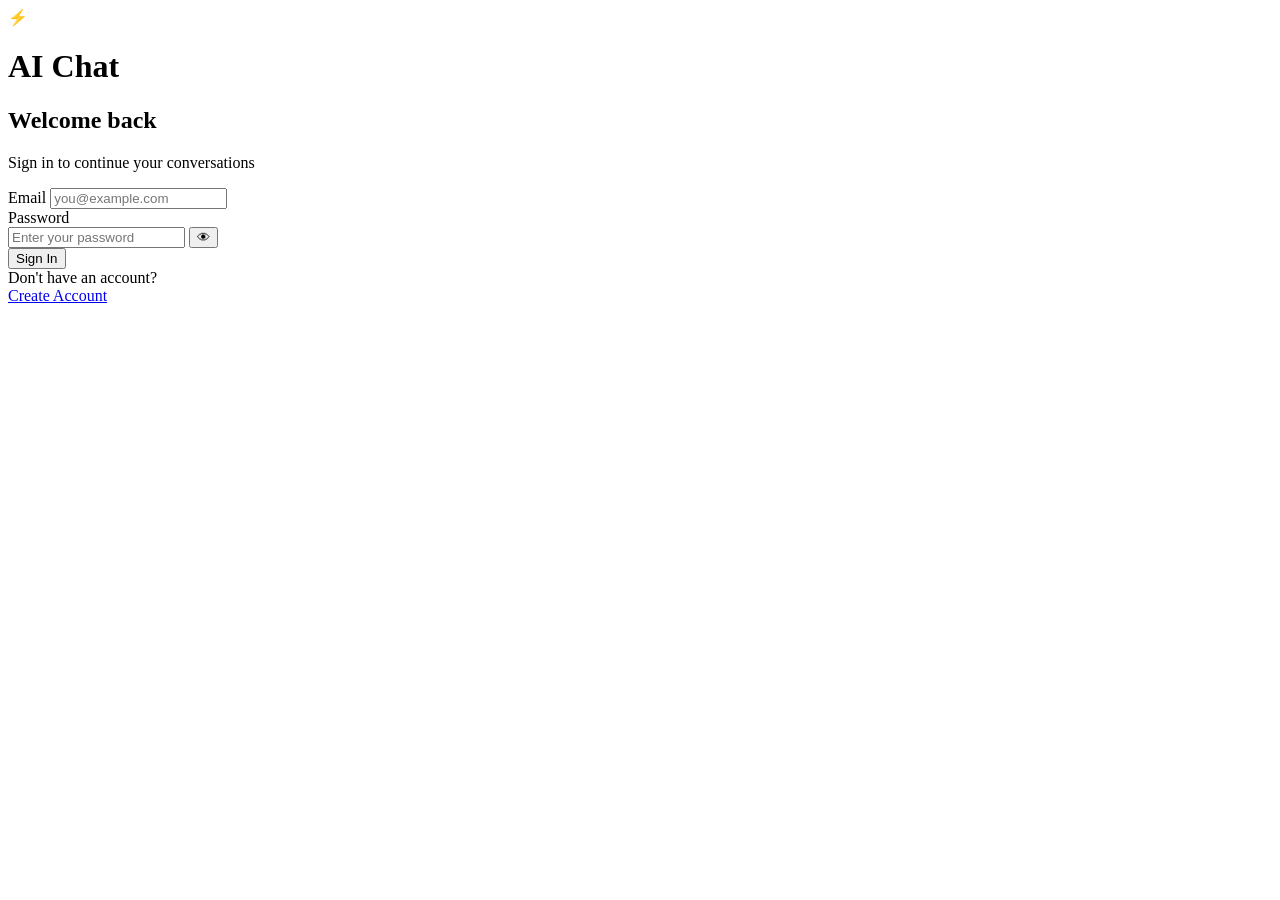
==== frontend/templates/login.html @ f549d01c "first commit - AI Chatbot with Llama 3 FastAPI JWT Auth" ====
<!DOCTYPE html>
<html lang="en">
<head>
  <meta charset="UTF-8" />
  <meta name="viewport" content="width=device-width, initial-scale=1.0" />
  <title>Sign In — AI Chat</title>
  <link rel="stylesheet" href="http://127.0.0.1:8002/static/css/style.css" />
  <link href="https://fonts.googleapis.com/css2?family=Inter:wght@300;400;500;600;700&display=swap" rel="stylesheet" />
</head>
<body class="dark auth-page">
  <div class="auth-container">
    <div class="auth-card">
      <div class="auth-logo">
        <div class="logo-icon large">⚡</div>
        <h1 class="auth-brand">AI Chat</h1>
      </div>
      <h2 class="auth-title">Welcome back</h2>
      <p class="auth-subtitle">Sign in to continue your conversations</p>
      <div class="auth-error" id="authError" style="display:none">
        <span class="error-icon">⚠</span>
        <span id="authErrorText">Invalid email or password</span>
      </div>
      <div class="auth-form">
        <div class="form-group">
          <label class="form-label" for="email">Email</label>
          <input type="email" id="email" class="form-input" placeholder="you@example.com" autocomplete="email" />
        </div>
        <div class="form-group">
          <label class="form-label" for="password">Password</label>
          <div class="input-with-toggle">
            <input type="password" id="password" class="form-input" placeholder="Enter your password" autocomplete="current-password" />
            <button type="button" class="password-toggle" id="passwordToggle">👁</button>
          </div>
        </div>
        <button class="btn-primary full-width" id="loginBtn">
          <span id="loginBtnText">Sign In</span>
          <span class="btn-spinner" id="loginSpinner" style="display:none"><span class="spinner-ring"></span></span>
        </button>
      </div>
      <div class="auth-divider"><span>Don't have an account?</span></div>
      <a href="http://127.0.0.1:8001/signup" class="btn-secondary full-width text-center">Create Account</a>
    </div>
    <div class="auth-bg-decoration">
      <div class="bg-orb orb-1"></div>
      <div class="bg-orb orb-2"></div>
    </div>
  </div>
  <script>
    const API_BASE = "http://127.0.0.1:8001/api";
    if (localStorage.getItem("token")) window.location.href = "http://127.0.0.1:8001/";
    const loginBtn = document.getElementById("loginBtn");
    const loginBtnText = document.getElementById("loginBtnText");
    const loginSpinner = document.getElementById("loginSpinner");
    const authError = document.getElementById("authError");
    const authErrorText = document.getElementById("authErrorText");
    document.getElementById("passwordToggle").addEventListener("click", () => {
      const input = document.getElementById("password");
      input.type = input.type === "password" ? "text" : "password";
    });
    document.getElementById("password").addEventListener("keydown", (e) => { if (e.key === "Enter") handleLogin(); });
    document.getElementById("email").addEventListener("keydown", (e) => { if (e.key === "Enter") handleLogin(); });
    loginBtn.addEventListener("click", handleLogin);
    async function handleLogin() {
      const email = document.getElementById("email").value.trim();
      const password = document.getElementById("password").value;
      if (!email || !password) { showError("Please fill in all fields"); return; }
      loginBtnText.style.display = "none";
      loginSpinner.style.display = "inline-flex";
      loginBtn.disabled = true;
      authError.style.display = "none";
      try {
        const response = await fetch(`${API_BASE}/auth/login`, {
          method: "POST",
          headers: { "Content-Type": "application/json" },
          body: JSON.stringify({ email, password })
        });
        const data = await response.json();
        if (!response.ok) throw new Error(data.detail || "Login failed");
        localStorage.setItem("token", data.access_token);
        localStorage.setItem("user_id", data.user_id);
        localStorage.setItem("username", data.username);
        localStorage.setItem("email", data.email);
        window.location.href = "http://127.0.0.1:8001/";
      } catch (err) {
        showError(err.message);
        loginBtnText.style.display = "inline";
        loginSpinner.style.display = "none";
        loginBtn.disabled = false;
      }
    }
    function showError(msg) {
      authErrorText.textContent = msg;
      authError.style.display = "flex";
    }
  </script>
</body>
</html>
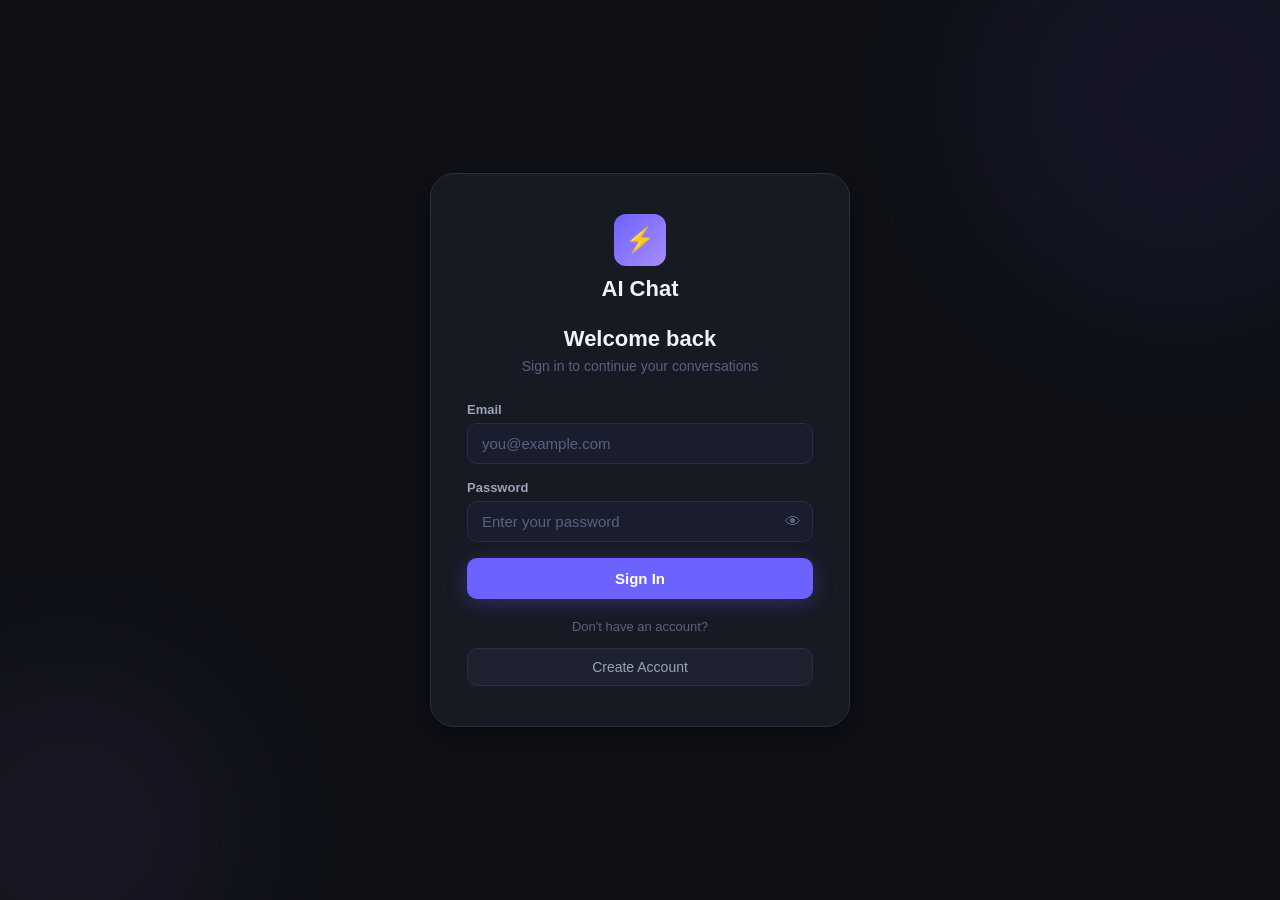
==== commit ddbc296c: "Save latest chatbot and frontend changes" ====
--- a/frontend/templates/login.html
+++ b/frontend/templates/login.html
@@ -1,97 +1,121 @@
 <!DOCTYPE html>
 <html lang="en">
 <head>
-  <meta charset="UTF-8" />
-  <meta name="viewport" content="width=device-width, initial-scale=1.0" />
-  <title>Sign In — AI Chat</title>
-  <link rel="stylesheet" href="http://127.0.0.1:8002/static/css/style.css" />
-  <link href="https://fonts.googleapis.com/css2?family=Inter:wght@300;400;500;600;700&display=swap" rel="stylesheet" />
+<meta charset="UTF-8"/>
+<meta name="viewport" content="width=device-width, initial-scale=1.0"/>
+<title>Sign In — AI Chat</title>
+<link href="https://fonts.googleapis.com/css2?family=Inter:wght@400;500;600;700&display=swap" rel="stylesheet"/>
+<style>
+*{box-sizing:border-box;margin:0;padding:0}
+body{font-family:'Inter',sans-serif;background:#0f1117;color:#f0f2f8;min-height:100vh;display:flex;align-items:center;justify-content:center}
+.auth-container{width:100%;min-height:100vh;display:flex;align-items:center;justify-content:center;padding:24px;position:relative;overflow:hidden}
+.auth-card{background:#171923;border:1px solid #2a2e45;border-radius:24px;padding:40px 36px;width:100%;max-width:420px;position:relative;z-index:1;box-shadow:0 8px 32px rgba(0,0,0,0.5)}
+.auth-logo{display:flex;flex-direction:column;align-items:center;margin-bottom:24px;gap:10px}
+.logo-icon{width:52px;height:52px;background:linear-gradient(135deg,#6c63ff,#a78bfa);border-radius:12px;display:flex;align-items:center;justify-content:center;font-size:24px}
+.auth-brand{font-size:22px;font-weight:800;color:#f0f2f8}
+.auth-title{font-size:22px;font-weight:700;text-align:center;margin-bottom:6px;color:#f0f2f8}
+.auth-subtitle{font-size:14px;color:#5a6280;text-align:center;margin-bottom:28px}
+.auth-error{background:rgba(248,113,113,0.1);border:1px solid rgba(248,113,113,0.3);border-radius:10px;padding:11px 14px;margin-bottom:16px;display:flex;align-items:center;gap:8px;font-size:13px;color:#f87171}
+.auth-form{display:flex;flex-direction:column;gap:16px;margin-bottom:20px}
+.form-group{display:flex;flex-direction:column;gap:6px}
+.form-label{font-size:13px;font-weight:600;color:#9aa3b8}
+.form-input{background:#1a1d2e;border:1.5px solid #2a2e45;border-radius:10px;color:#f0f2f8;font-size:15px;font-family:inherit;padding:11px 14px;outline:none;width:100%;transition:border-color 0.18s,box-shadow 0.18s}
+.form-input:focus{border-color:#6c63ff;box-shadow:0 0 0 3px rgba(108,99,255,0.25)}
+.form-input::placeholder{color:#5a6280}
+.input-with-toggle{position:relative}
+.input-with-toggle .form-input{padding-right:44px}
+.password-toggle{position:absolute;right:12px;top:50%;transform:translateY(-50%);background:none;border:none;color:#5a6280;cursor:pointer;font-size:16px}
+.btn-primary{background:#6c63ff;color:white;border:none;border-radius:10px;padding:12px 20px;font-size:15px;font-weight:600;font-family:inherit;cursor:pointer;display:flex;align-items:center;justify-content:center;gap:8px;width:100%;transition:background 0.18s,transform 0.18s;box-shadow:0 4px 20px rgba(108,99,255,0.3)}
+.btn-primary:hover:not(:disabled){background:#5a52e0;transform:translateY(-1px)}
+.btn-primary:disabled{opacity:0.6;cursor:not-allowed}
+.btn-secondary{padding:10px 20px;background:#1e2130;color:#9aa3b8;border:1px solid #2a2e45;border-radius:10px;font-size:14px;font-weight:500;font-family:inherit;text-decoration:none;display:flex;align-items:center;justify-content:center;width:100%;transition:background 0.18s}
+.btn-secondary:hover{background:#252840;color:#f0f2f8}
+.spinner-ring{width:18px;height:18px;border:2.5px solid rgba(255,255,255,0.3);border-top-color:white;border-radius:50%;animation:spin 0.7s linear infinite;display:block}
+@keyframes spin{to{transform:rotate(360deg)}}
+.btn-spinner{display:inline-flex}
+.auth-divider{text-align:center;margin:18px 0 14px;font-size:13px;color:#5a6280}
+.orb{position:fixed;border-radius:50%;filter:blur(80px);opacity:0.07;pointer-events:none}
+.orb1{width:400px;height:400px;background:#6c63ff;top:-100px;right:-100px}
+.orb2{width:300px;height:300px;background:#a78bfa;bottom:-80px;left:-80px}
+</style>
 </head>
-<body class="dark auth-page">
-  <div class="auth-container">
-    <div class="auth-card">
-      <div class="auth-logo">
-        <div class="logo-icon large">⚡</div>
-        <h1 class="auth-brand">AI Chat</h1>
+<body>
+<div class="auth-container">
+  <div class="orb orb1"></div>
+  <div class="orb orb2"></div>
+  <div class="auth-card">
+    <div class="auth-logo">
+      <div class="logo-icon">⚡</div>
+      <h1 class="auth-brand">AI Chat</h1>
+    </div>
+    <h2 class="auth-title">Welcome back</h2>
+    <p class="auth-subtitle">Sign in to continue your conversations</p>
+    <div class="auth-error" id="authError" style="display:none">
+      <span>⚠</span><span id="authErrorText">Invalid email or password</span>
+    </div>
+    <div class="auth-form">
+      <div class="form-group">
+        <label class="form-label">Email</label>
+        <input type="email" id="email" class="form-input" placeholder="you@example.com" autocomplete="email"/>
       </div>
-      <h2 class="auth-title">Welcome back</h2>
-      <p class="auth-subtitle">Sign in to continue your conversations</p>
-      <div class="auth-error" id="authError" style="display:none">
-        <span class="error-icon">⚠</span>
-        <span id="authErrorText">Invalid email or password</span>
+      <div class="form-group">
+        <label class="form-label">Password</label>
+        <div class="input-with-toggle">
+          <input type="password" id="password" class="form-input" placeholder="Enter your password" autocomplete="current-password"/>
+          <button type="button" class="password-toggle" id="pwToggle">👁</button>
+        </div>
       </div>
-      <div class="auth-form">
-        <div class="form-group">
-          <label class="form-label" for="email">Email</label>
-          <input type="email" id="email" class="form-input" placeholder="you@example.com" autocomplete="email" />
-        </div>
-        <div class="form-group">
-          <label class="form-label" for="password">Password</label>
-          <div class="input-with-toggle">
-            <input type="password" id="password" class="form-input" placeholder="Enter your password" autocomplete="current-password" />
-            <button type="button" class="password-toggle" id="passwordToggle">👁</button>
-          </div>
-        </div>
-        <button class="btn-primary full-width" id="loginBtn">
-          <span id="loginBtnText">Sign In</span>
-          <span class="btn-spinner" id="loginSpinner" style="display:none"><span class="spinner-ring"></span></span>
-        </button>
-      </div>
-      <div class="auth-divider"><span>Don't have an account?</span></div>
-      <a href="http://127.0.0.1:8001/signup" class="btn-secondary full-width text-center">Create Account</a>
+      <button class="btn-primary" id="loginBtn">
+        <span id="loginBtnText">Sign In</span>
+        <span class="btn-spinner" id="loginSpinner" style="display:none"><span class="spinner-ring"></span></span>
+      </button>
     </div>
-    <div class="auth-bg-decoration">
-      <div class="bg-orb orb-1"></div>
-      <div class="bg-orb orb-2"></div>
-    </div>
+    <div class="auth-divider">Don't have an account?</div>
+    <a href="http://127.0.0.1:8003/signup" class="btn-secondary">Create Account</a>
   </div>
-  <script>
-    const API_BASE = "http://127.0.0.1:8001/api";
-    if (localStorage.getItem("token")) window.location.href = "http://127.0.0.1:8001/";
-    const loginBtn = document.getElementById("loginBtn");
-    const loginBtnText = document.getElementById("loginBtnText");
-    const loginSpinner = document.getElementById("loginSpinner");
-    const authError = document.getElementById("authError");
-    const authErrorText = document.getElementById("authErrorText");
-    document.getElementById("passwordToggle").addEventListener("click", () => {
-      const input = document.getElementById("password");
-      input.type = input.type === "password" ? "text" : "password";
+</div>
+<script>
+const API_BASE = "http://127.0.0.1:8003/api";
+if(localStorage.getItem("token")) window.location.href="http://127.0.0.1:8003/";
+document.getElementById("pwToggle").onclick=()=>{
+  const p=document.getElementById("password");
+  p.type=p.type==="password"?"text":"password";
+};
+document.getElementById("password").addEventListener("keydown",e=>{if(e.key==="Enter")handleLogin();});
+document.getElementById("email").addEventListener("keydown",e=>{if(e.key==="Enter")handleLogin();});
+document.getElementById("loginBtn").onclick=handleLogin;
+async function handleLogin(){
+  const email=document.getElementById("email").value.trim();
+  const password=document.getElementById("password").value;
+  if(!email||!password){showErr("Please fill in all fields");return;}
+  document.getElementById("loginBtnText").style.display="none";
+  document.getElementById("loginSpinner").style.display="inline-flex";
+  document.getElementById("loginBtn").disabled=true;
+  document.getElementById("authError").style.display="none";
+  try{
+    const r=await fetch(`${API_BASE}/auth/login`,{
+      method:"POST",
+      headers:{"Content-Type":"application/json"},
+      body:JSON.stringify({email,password})
     });
-    document.getElementById("password").addEventListener("keydown", (e) => { if (e.key === "Enter") handleLogin(); });
-    document.getElementById("email").addEventListener("keydown", (e) => { if (e.key === "Enter") handleLogin(); });
-    loginBtn.addEventListener("click", handleLogin);
-    async function handleLogin() {
-      const email = document.getElementById("email").value.trim();
-      const password = document.getElementById("password").value;
-      if (!email || !password) { showError("Please fill in all fields"); return; }
-      loginBtnText.style.display = "none";
-      loginSpinner.style.display = "inline-flex";
-      loginBtn.disabled = true;
-      authError.style.display = "none";
-      try {
-        const response = await fetch(`${API_BASE}/auth/login`, {
-          method: "POST",
-          headers: { "Content-Type": "application/json" },
-          body: JSON.stringify({ email, password })
-        });
-        const data = await response.json();
-        if (!response.ok) throw new Error(data.detail || "Login failed");
-        localStorage.setItem("token", data.access_token);
-        localStorage.setItem("user_id", data.user_id);
-        localStorage.setItem("username", data.username);
-        localStorage.setItem("email", data.email);
-        window.location.href = "http://127.0.0.1:8001/";
-      } catch (err) {
-        showError(err.message);
-        loginBtnText.style.display = "inline";
-        loginSpinner.style.display = "none";
-        loginBtn.disabled = false;
-      }
-    }
-    function showError(msg) {
-      authErrorText.textContent = msg;
-      authError.style.display = "flex";
-    }
-  </script>
+    const d=await r.json();
+    if(!r.ok) throw new Error(d.detail||"Login failed");
+    localStorage.setItem("token",d.access_token);
+    localStorage.setItem("user_id",d.user_id);
+    localStorage.setItem("username",d.username);
+    localStorage.setItem("email",d.email);
+    window.location.href="http://127.0.0.1:8003/";
+  }catch(err){
+    showErr(err.message);
+    document.getElementById("loginBtnText").style.display="inline";
+    document.getElementById("loginSpinner").style.display="none";
+    document.getElementById("loginBtn").disabled=false;
+  }
+}
+function showErr(msg){
+  document.getElementById("authErrorText").textContent=msg;
+  document.getElementById("authError").style.display="flex";
+}
+</script>
 </body>
 </html>
